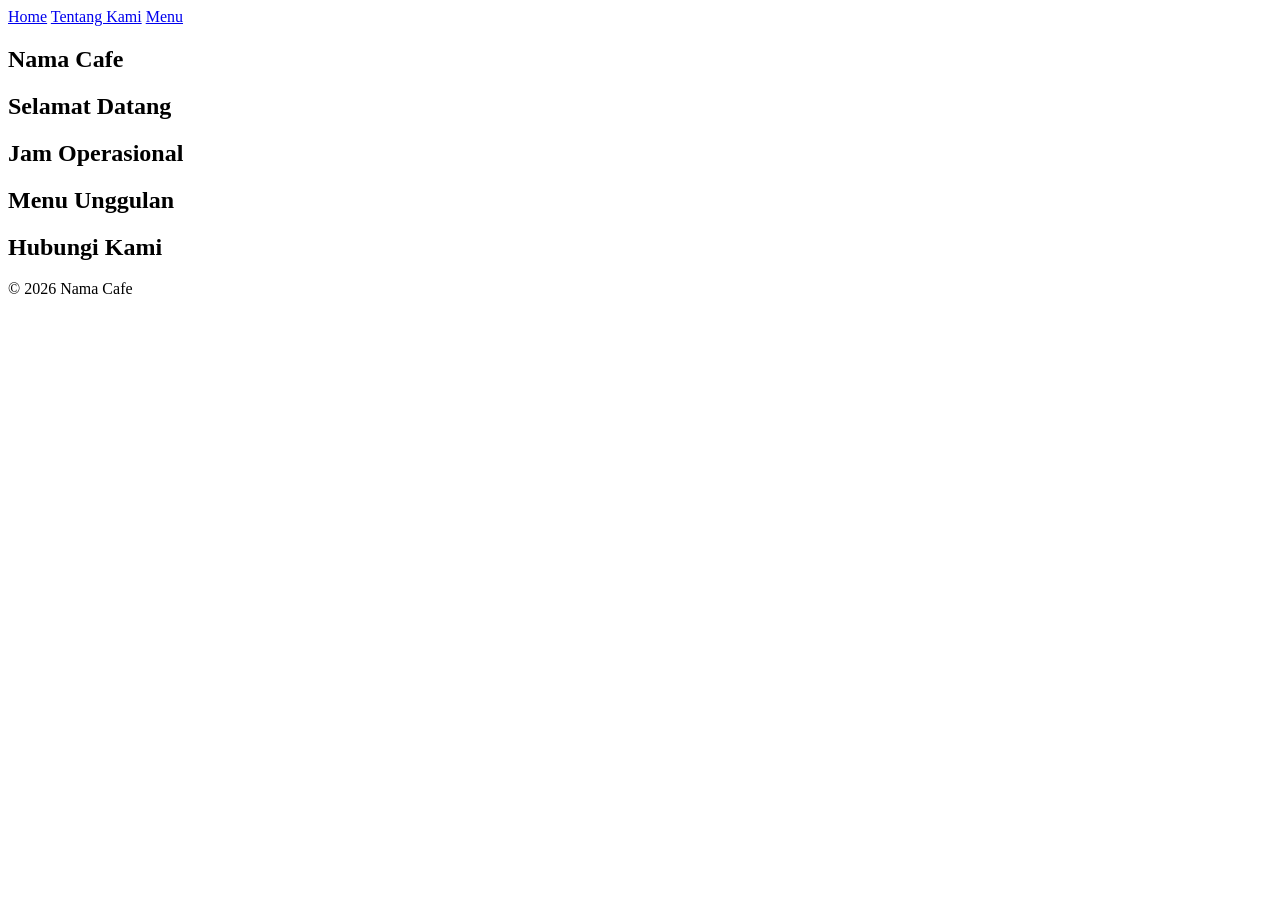
==== home.html @ 1239be65 "membuat struktur html baru" ====
<body>

    <header>
        <nav>
            <a href="index.html">Home</a>
            <a href="about.html">Tentang Kami</a>
            <a href="menu.html">Menu</a>
        </nav>
    </header>

    <main>

        <!-- Hero Section -->
        <section id="hero">
            <div class="logo"></div>
            <h1>Nama Cafe</h1>
            <p class="tagline"></p>
            <div class="hero-image"></div>
        </section>

        <!-- Informasi Singkat -->
        <section id="intro">
            <h2>Selamat Datang</h2>
            <p></p>
        </section>

        <!-- Jam Operasional -->
        <section id="operational-hours">
            <h2>Jam Operasional</h2>
            <p></p>
        </section>

        <!-- Menu Unggulan -->
        <section id="featured-menu">
            <h2>Menu Unggulan</h2>

            <article class="menu-item"></article>
            <article class="menu-item"></article>
            <article class="menu-item"></article>
        </section>

        <!-- Ringkasan Kontak -->
        <section id="contact-preview">
            <h2>Hubungi Kami</h2>
            <p></p>
        </section>

    </main>

    <footer>
        <p>&copy; 2026 Nama Cafe</p>
    </footer>

</body>
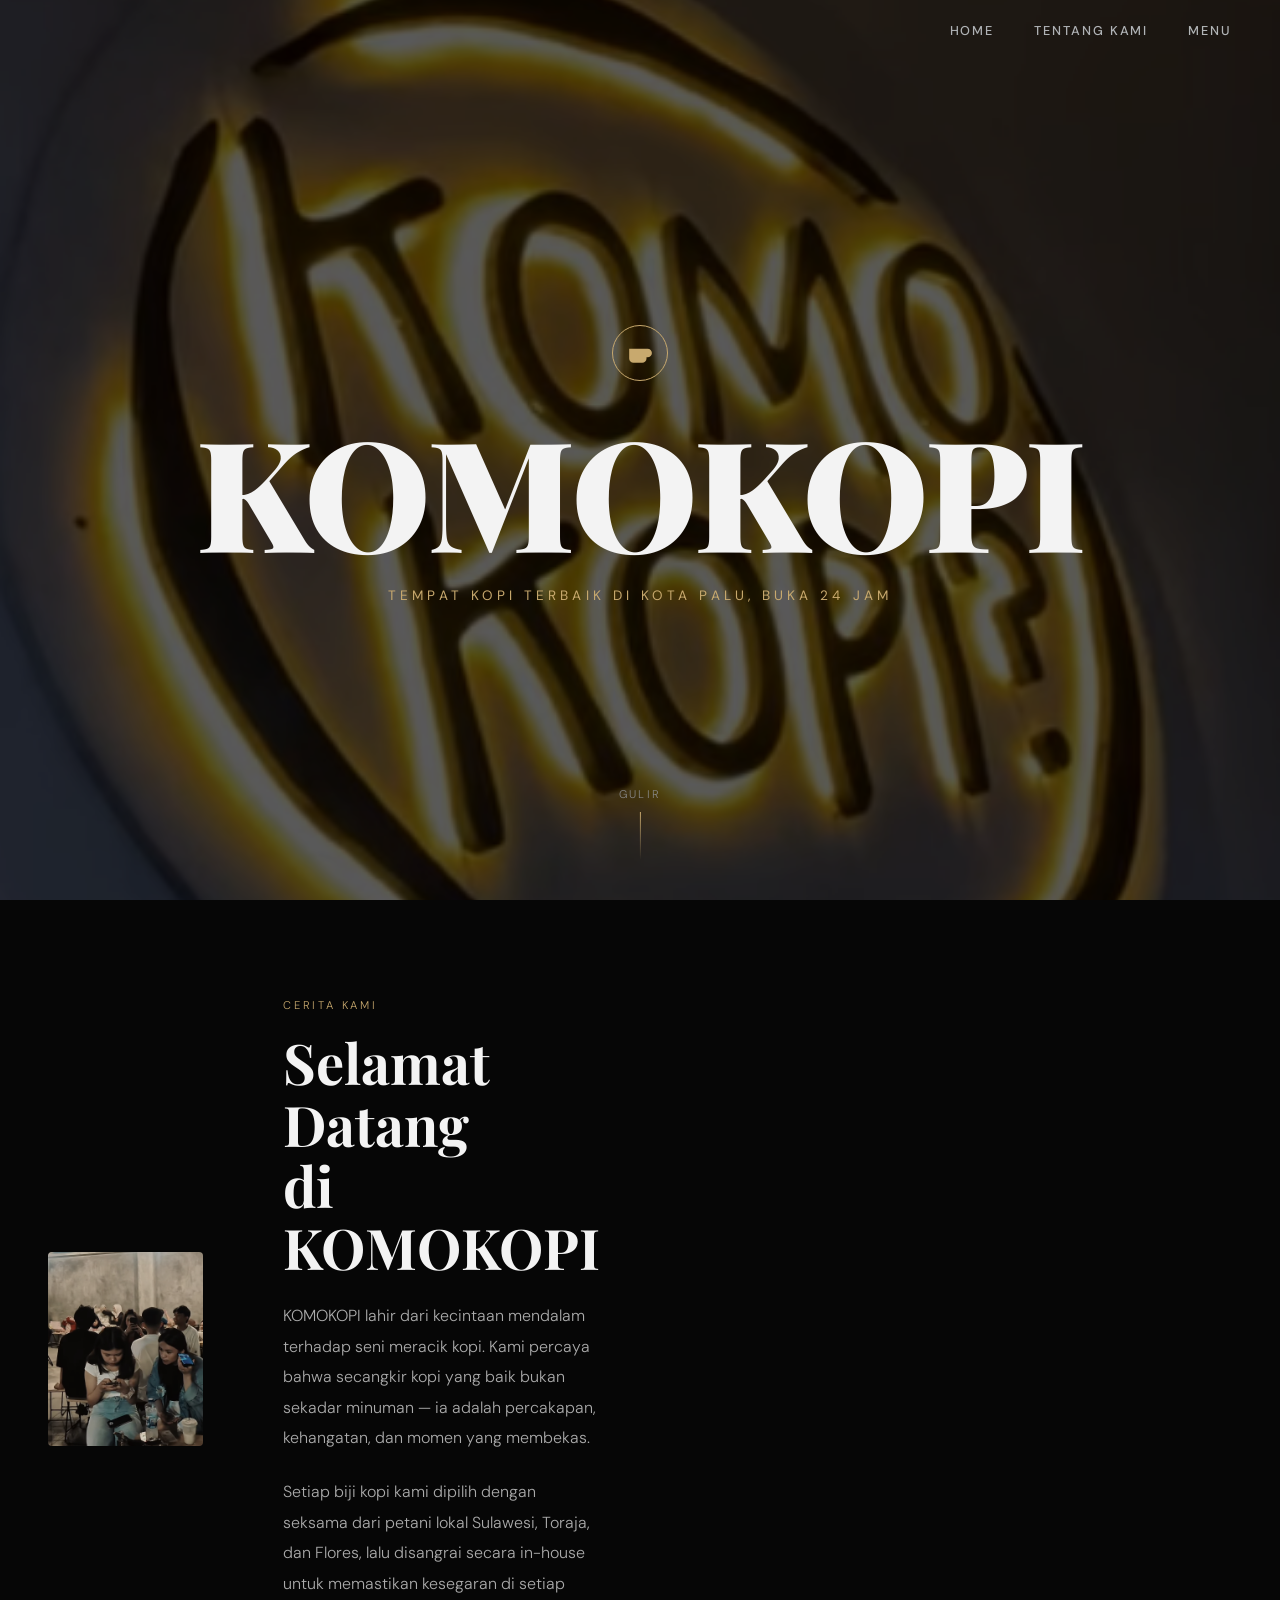
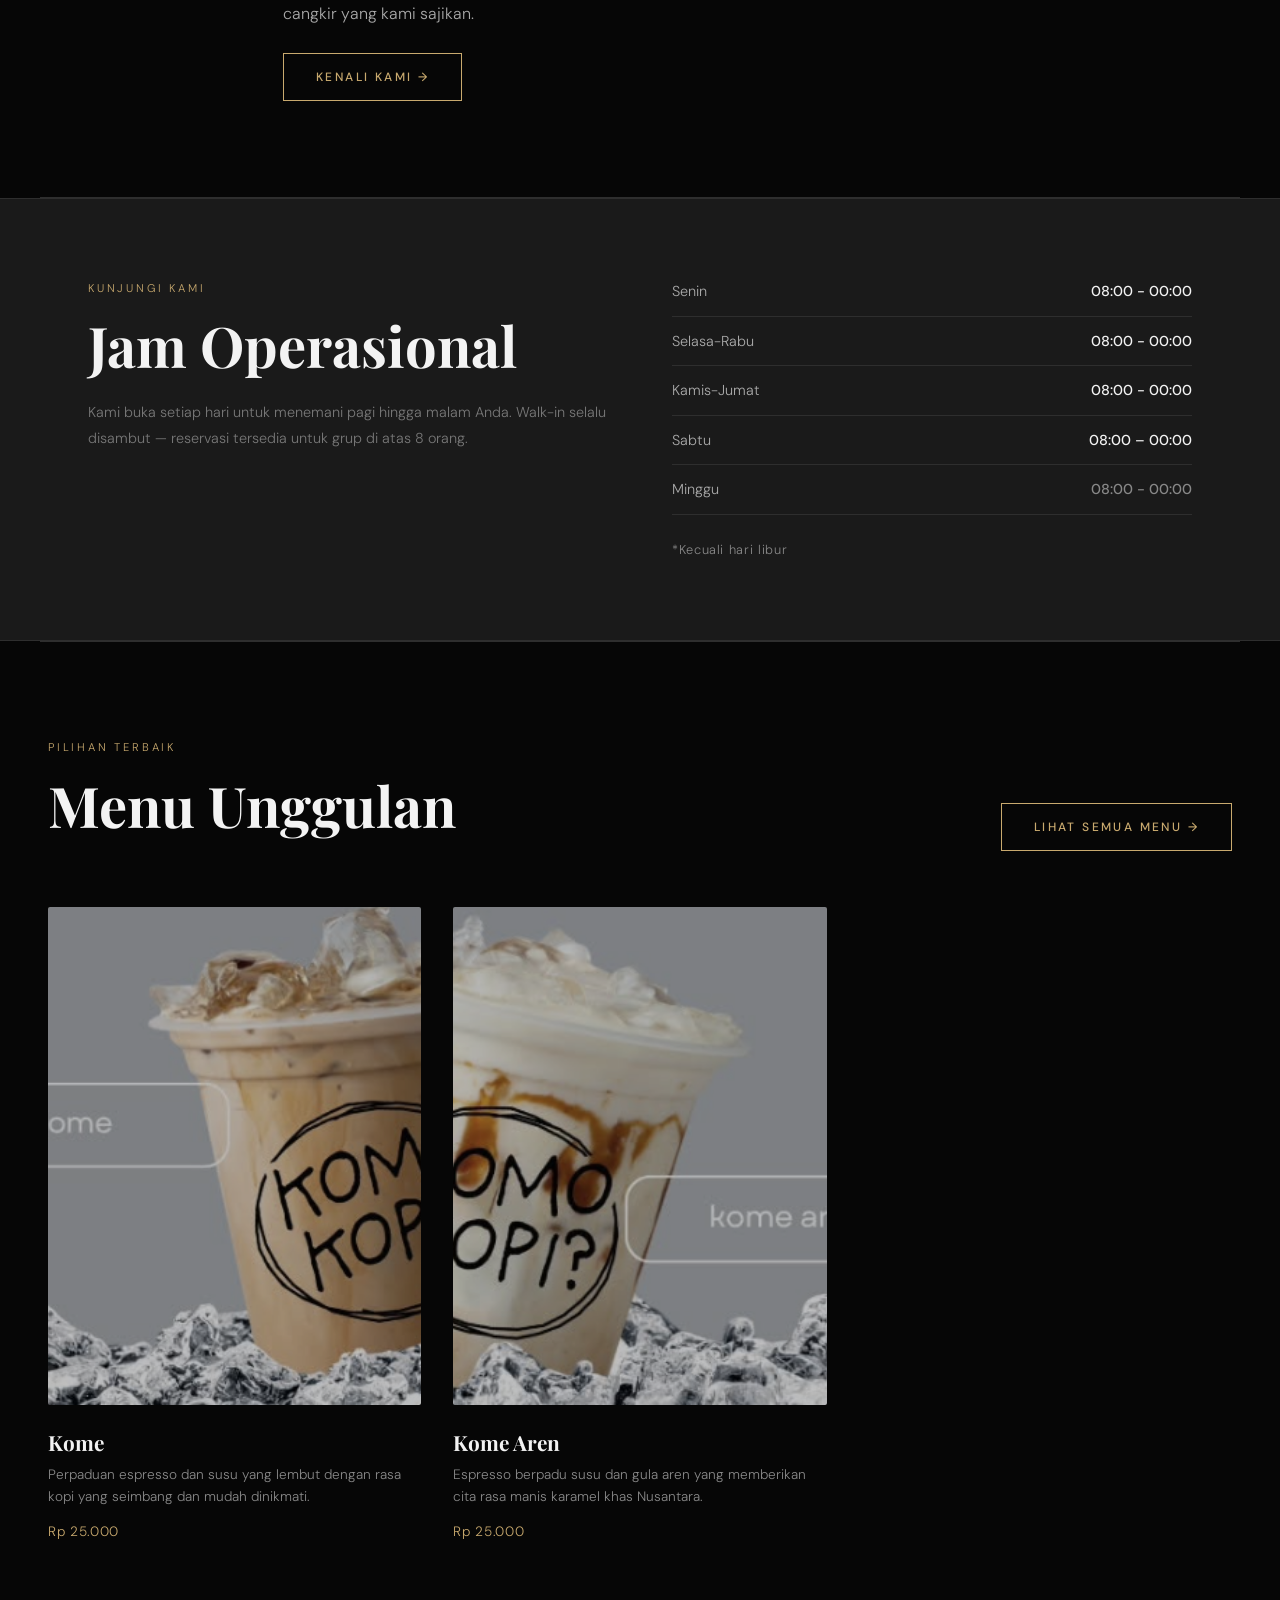
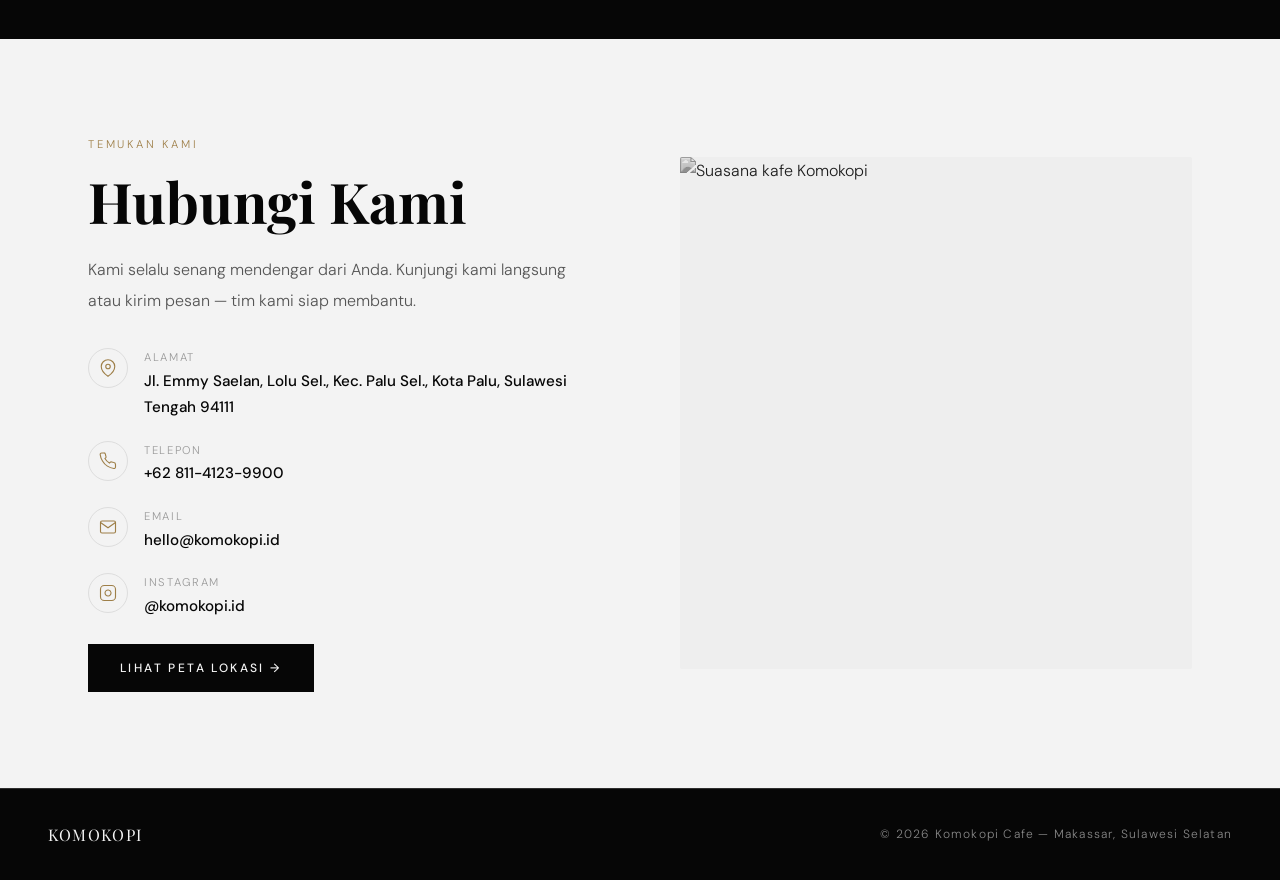
==== commit a661ed6e: "membuat home page" ====
--- a/home.html
+++ b/home.html
@@ -1,8 +1,522 @@
+<!DOCTYPE html>
+<html lang="en">
+<head>
+    <meta charset="UTF-8">
+    <meta name="viewport" content="width=device-width, initial-scale=1.0">
+    <title>KOMOKOPI — Home</title>
+    <link rel="preconnect" href="https://fonts.googleapis.com">
+    <link rel="preconnect" href="https://fonts.gstatic.com" crossorigin>
+    <link href="https://fonts.googleapis.com/css2?family=Playfair+Display:ital,wght@0,700;0,900;1,700&family=DM+Sans:wght@300;400;500&display=swap" rel="stylesheet">
+    <style>
+        *, *::before, *::after { box-sizing: border-box; margin: 0; padding: 0; }
+
+        :root {
+            --black: #060606;
+            --white: #F3F3F3;
+            --accent: #c8a96e;
+            --accent-dark: #9e7f48;
+            --gray: #1a1a1a;
+            --gray-mid: #2e2e2e;
+            --muted: #888;
+        }
+
+        html { scroll-behavior: smooth; }
+
+        body {
+            background: var(--black);
+            color: var(--white);
+            font-family: 'DM Sans', sans-serif;
+            font-weight: 300;
+            line-height: 1.7;
+            overflow-x: hidden;
+        }
+
+        /* ── NAV ── */
+        header {
+            position: fixed;
+            top: 0; left: 0; right: 0;
+            z-index: 100;
+            padding: 1.25rem 3rem;
+            display: flex;
+            justify-content: flex-end;
+            mix-blend-mode: difference;
+        }
+
+        nav {
+            display: flex;
+            gap: 2.5rem;
+            align-items: center;
+        }
+
+        nav a {
+            text-decoration: none;
+            color: var(--white);
+            font-size: 0.8rem;
+            letter-spacing: 0.15em;
+            text-transform: uppercase;
+            font-weight: 500;
+            opacity: 0.8;
+            transition: opacity 0.3s;
+        }
+
+        nav a:hover { opacity: 1; }
+
+        /* ── HERO ── */
+        #hero {
+            min-height: 100vh;
+            display: grid;
+            grid-template-rows: auto 1fr auto;
+            padding: 0;
+            position: relative;
+            overflow: hidden;
+        }
+
+        .hero-image {
+            position: absolute;
+            inset: 0;
+            background-image:
+                url(/asset/depan.png);
+            background-size: cover;
+            background-position: center 30%;
+            filter: brightness(0.35);
+            transform: scale(1.04);
+            animation: zoomin 14s ease-out forwards;
+        }
+
+        @keyframes zoomin {
+            from { transform: scale(1.08); }
+            to   { transform: scale(1.0); }
+        }
+
+        .hero-content {
+            position: relative;
+            z-index: 2;
+            display: flex;
+            flex-direction: column;
+            align-items: center;
+            justify-content: center;
+            min-height: 100vh;
+            text-align: center;
+            padding: 6rem 2rem 4rem;
+        }
+
+        .logo-mark {
+            width: 56px;
+            height: 56px;
+            border: 1.5px solid var(--accent);
+            border-radius: 50%;
+            display: flex;
+            align-items: center;
+            justify-content: center;
+            margin: 0 auto 2.5rem;
+            opacity: 0;
+            animation: fadein 1s 0.4s ease forwards;
+        }
+
+        .logo-mark svg { width: 26px; height: 26px; fill: var(--accent); }
+
+        #hero h1 {
+            font-family: 'Playfair Display', serif;
+            font-size: clamp(4rem, 12vw, 10rem);
+            font-weight: 900;
+            letter-spacing: -0.02em;
+            line-height: 0.9;
+            color: var(--white);
+            opacity: 0;
+            animation: slidein 1s 0.6s ease forwards;
+        }
+
+        .tagline {
+            margin-top: 1.5rem;
+            font-size: 0.85rem;
+            letter-spacing: 0.3em;
+            text-transform: uppercase;
+            color: var(--accent);
+            font-weight: 400;
+            opacity: 0;
+            animation: fadein 1s 1s ease forwards;
+        }
+
+        .scroll-hint {
+            position: absolute;
+            bottom: 2.5rem;
+            left: 50%;
+            transform: translateX(-50%);
+            z-index: 2;
+            display: flex;
+            flex-direction: column;
+            align-items: center;
+            gap: 0.5rem;
+            opacity: 0;
+            animation: fadein 1s 1.4s ease forwards;
+        }
+
+        .scroll-hint span {
+            font-size: 0.7rem;
+            letter-spacing: 0.2em;
+            text-transform: uppercase;
+            color: var(--muted);
+        }
+
+        .scroll-line {
+            width: 1px;
+            height: 48px;
+            background: linear-gradient(to bottom, var(--accent), transparent);
+            animation: scrollpulse 2s 2s infinite;
+        }
+
+        @keyframes scrollpulse {
+            0%, 100% { opacity: 0.3; transform: scaleY(1); }
+            50%       { opacity: 1;   transform: scaleY(1.15); }
+        }
+
+        @keyframes fadein  { to { opacity: 1; } }
+        @keyframes slidein { to { opacity: 1; transform: translateY(0); } from { opacity: 0; transform: translateY(20px); } }
+
+        /* ── SECTION BASE ── */
+        section {
+            padding: 6rem 3rem;
+            max-width: 1200px;
+            margin: 0 auto;
+        }
+
+        section h2 {
+            font-family: 'Playfair Display', serif;
+            font-size: clamp(2rem, 5vw, 3.5rem);
+            font-weight: 700;
+            color: var(--white);
+            line-height: 1.1;
+            margin-bottom: 1.5rem;
+        }
+
+        .section-label {
+            font-size: 0.7rem;
+            letter-spacing: 0.25em;
+            text-transform: uppercase;
+            color: var(--accent);
+            margin-bottom: 1rem;
+            display: block;
+        }
+
+        /* ── DIVIDER ── */
+        .divider {
+            width: 100%;
+            height: 1px;
+            background: var(--gray-mid);
+            max-width: 1200px;
+            margin: 0 auto;
+        }
+
+        /* ── INTRO ── */
+        #intro {
+            display: grid;
+            grid-template-columns: 1fr 1fr;
+            gap: 5rem;
+            align-items: center;
+        }
+
+        #intro .intro-image {
+            aspect-ratio: 4/5;
+            border-radius: 4px;
+            overflow: hidden;
+            position: relative;
+        }
+
+        #intro .intro-image img {
+            width: 100%;
+            height: 100%;
+            object-fit: cover;
+            filter: brightness(0.85) saturate(0.8);
+            transition: transform 0.8s ease;
+        }
+
+        #intro .intro-image:hover img { transform: scale(1.04); }
+
+        #intro .intro-text p {
+            color: #aaa;
+            font-size: 1rem;
+            line-height: 1.9;
+            margin-bottom: 1.5rem;
+        }
+
+        .btn {
+            display: inline-block;
+            padding: 0.8rem 2rem;
+            border: 1px solid var(--accent);
+            color: var(--accent);
+            text-decoration: none;
+            font-size: 0.75rem;
+            letter-spacing: 0.2em;
+            text-transform: uppercase;
+            font-family: 'DM Sans', sans-serif;
+            font-weight: 500;
+            transition: background 0.3s, color 0.3s;
+        }
+
+        .btn:hover {
+            background: var(--accent);
+            color: var(--black);
+        }
+
+        /* ── OPERATIONAL HOURS ── */
+        #operational-hours {
+            background: var(--gray);
+            max-width: 100%;
+            border-top: 1px solid var(--gray-mid);
+            border-bottom: 1px solid var(--gray-mid);
+            padding: 5rem 3rem;
+        }
+
+        #operational-hours .inner {
+            max-width: 1200px;
+            margin: 0 auto;
+            display: grid;
+            grid-template-columns: 1fr 1fr;
+            gap: 4rem;
+            align-items: start;
+        }
+
+        .hours-table {
+            display: flex;
+            flex-direction: column;
+            gap: 0.75rem;
+        }
+
+        .hours-row {
+            display: flex;
+            justify-content: space-between;
+            padding-bottom: 0.75rem;
+            border-bottom: 1px solid var(--gray-mid);
+            font-size: 0.9rem;
+        }
+
+        .hours-row .day { color: #aaa; }
+        .hours-row .time { color: var(--white); font-weight: 500; }
+        .hours-row .time.closed { color: var(--muted); }
+
+        .hours-note {
+            margin-top: 1.5rem;
+            font-size: 0.8rem;
+            color: var(--muted);
+            letter-spacing: 0.05em;
+        }
+
+        /* ── FEATURED MENU ── */
+        #featured-menu { padding-top: 6rem; padding-bottom: 6rem; max-width: 1200px; margin: 0 auto; }
+
+        .menu-grid {
+            display: grid;
+            grid-template-columns: repeat(3, 1fr);
+            gap: 2rem;
+            margin-top: 3rem;
+        }
+
+        .menu-item {
+            position: relative;
+            cursor: pointer;
+            overflow: hidden;
+        }
+
+        .menu-item-img {
+            aspect-ratio: 3/4;
+            overflow: hidden;
+            border-radius: 2px;
+        }
+
+        .menu-item-img img {
+            width: 100%;
+            height: 100%;
+            object-fit: cover;
+            filter: brightness(0.75) saturate(0.7);
+            transition: transform 0.7s ease, filter 0.5s ease;
+        }
+
+        .menu-item:hover .menu-item-img img {
+            transform: scale(1.06);
+            filter: brightness(0.9) saturate(0.85);
+        }
+
+        .menu-item-info {
+            padding: 1.25rem 0 0;
+        }
+
+        .menu-item-info .name {
+            font-family: 'Playfair Display', serif;
+            font-size: 1.3rem;
+            font-weight: 700;
+            color: var(--white);
+            margin-bottom: 0.25rem;
+        }
+
+        .menu-item-info .desc {
+            font-size: 0.85rem;
+            color: var(--muted);
+            line-height: 1.6;
+            margin-bottom: 0.75rem;
+        }
+
+        .menu-item-info .price {
+            font-size: 0.85rem;
+            color: var(--accent);
+            letter-spacing: 0.05em;
+        }
+
+        /* ── CONTACT ── */
+        #contact-preview {
+            padding: 6rem 3rem;
+            max-width: 100%;
+            background: var(--white);
+            color: var(--black);
+        }
+
+        #contact-preview .inner {
+            max-width: 1200px;
+            margin: 0 auto;
+            display: grid;
+            grid-template-columns: 1fr 1fr;
+            gap: 5rem;
+            align-items: center;
+        }
+
+        #contact-preview h2 {
+            color: var(--black);
+        }
+
+        #contact-preview .section-label {
+            color: var(--accent-dark);
+        }
+
+        #contact-preview p {
+            color: #555;
+            line-height: 1.9;
+            margin-bottom: 1rem;
+        }
+
+        .contact-info-list {
+            margin-top: 2rem;
+            display: flex;
+            flex-direction: column;
+            gap: 1.25rem;
+        }
+
+        .contact-info-item {
+            display: flex;
+            gap: 1rem;
+            align-items: flex-start;
+        }
+
+        .contact-info-item .icon {
+            width: 40px;
+            height: 40px;
+            border: 1px solid #ddd;
+            border-radius: 50%;
+            display: flex;
+            align-items: center;
+            justify-content: center;
+            flex-shrink: 0;
+        }
+
+        .contact-info-item .icon svg {
+            width: 18px;
+            height: 18px;
+            stroke: var(--accent-dark);
+            fill: none;
+            stroke-width: 1.5;
+        }
+
+        .contact-info-item .text .label {
+            font-size: 0.7rem;
+            letter-spacing: 0.15em;
+            text-transform: uppercase;
+            color: #999;
+            margin-bottom: 0.1rem;
+        }
+
+        .contact-info-item .text .val {
+            font-size: 0.95rem;
+            color: var(--black);
+            font-weight: 500;
+        }
+
+        .contact-map-placeholder {
+            aspect-ratio: 1;
+            background: #eee;
+            border-radius: 2px;
+            overflow: hidden;
+            position: relative;
+        }
+
+        .contact-map-placeholder img {
+            width: 100%;
+            height: 100%;
+            object-fit: cover;
+            filter: grayscale(1) contrast(0.8);
+        }
+
+        .btn-dark {
+            display: inline-block;
+            padding: 0.85rem 2rem;
+            background: var(--black);
+            color: var(--white);
+            text-decoration: none;
+            font-size: 0.75rem;
+            letter-spacing: 0.2em;
+            text-transform: uppercase;
+            font-family: 'DM Sans', sans-serif;
+            font-weight: 500;
+            margin-top: 1.5rem;
+            transition: background 0.3s;
+        }
+
+        .btn-dark:hover { background: #222; }
+
+        /* ── FOOTER ── */
+        footer {
+            padding: 2rem 3rem;
+            border-top: 1px solid var(--gray-mid);
+            display: flex;
+            justify-content: space-between;
+            align-items: center;
+        }
+
+        footer p {
+            font-size: 0.75rem;
+            color: var(--muted);
+            letter-spacing: 0.1em;
+        }
+
+        .footer-brand {
+            font-family: 'Playfair Display', serif;
+            font-size: 1rem;
+            color: var(--white);
+            letter-spacing: 0.1em;
+        }
+
+        /* ── RESPONSIVE ── */
+        @media (max-width: 768px) {
+            header { padding: 1rem 1.5rem; }
+            nav { gap: 1.5rem; }
+            section { padding: 4rem 1.5rem; }
+
+            #intro { grid-template-columns: 1fr; gap: 2.5rem; }
+            #intro .intro-image { order: -1; }
+
+            #operational-hours .inner { grid-template-columns: 1fr; gap: 2rem; }
+
+            .menu-grid { grid-template-columns: 1fr; }
+            .menu-item-img { aspect-ratio: 16/9; }
+
+            #contact-preview .inner { grid-template-columns: 1fr; gap: 2.5rem; }
+
+            footer { flex-direction: column; gap: 0.75rem; text-align: center; }
+        }
+    </style>
+</head>
 <body>
 
     <header>
         <nav>
-            <a href="index.html">Home</a>
+            <a href="home.html">Home</a>
             <a href="about.html">Tentang Kami</a>
             <a href="menu.html">Menu</a>
         </nav>
@@ -11,44 +525,200 @@
     <main>
 
         <!-- Hero Section -->
-        <section id="hero">
-            <div class="logo"></div>
-            <h1>Nama Cafe</h1>
-            <p class="tagline"></p>
+        <section id="hero" style="padding:0; max-width:100%;">
             <div class="hero-image"></div>
+            <div class="hero-content">
+                <div class="logo-mark">
+                    <!-- Coffee cup icon -->
+                    <svg viewBox="0 0 24 24" xmlns="http://www.w3.org/2000/svg">
+                        <path d="M18 8h1a4 4 0 0 1 0 8h-1M2 8h16v9a4 4 0 0 1-4 4H6a4 4 0 0 1-4-4V8zM6 1v3M10 1v3M14 1v3"/>
+                    </svg>
+                </div>
+                <h1>KOMOKOPI</h1>
+                <p class="tagline">Tempat kopi terbaik di kota Palu, BUKA 24 JAM</p>
+            </div>
+            <div class="scroll-hint">
+                <span>Gulir</span>
+                <div class="scroll-line"></div>
+            </div>
         </section>
 
         <!-- Informasi Singkat -->
-        <section id="intro">
-            <h2>Selamat Datang</h2>
-            <p></p>
+        <section id="intro" style="max-width:100%; padding: 6rem 3rem;">
+            <div style="max-width:1200px; margin:0 auto; display:grid; grid-template-columns:1fr 1fr; gap:5rem; align-items:center;">
+                <div class="intro-image">
+                    <img
+                        src="/asset/suasana.png"
+                        alt="Suasana dalam kafe Komokopi"
+                        loading="lazy"
+                    >
+                </div>
+                <div class="intro-text">
+                    <span class="section-label">Cerita Kami</span>
+                    <h2>Selamat Datang<br>di KOMOKOPI</h2>
+                    <p>
+                        KOMOKOPI lahir dari kecintaan mendalam terhadap seni meracik kopi. Kami percaya bahwa secangkir kopi yang baik bukan sekadar minuman — ia adalah percakapan, kehangatan, dan momen yang membekas.
+                    </p>
+                    <p>
+                        Setiap biji kopi kami dipilih dengan seksama dari petani lokal Sulawesi, Toraja, dan Flores, lalu disangrai secara in-house untuk memastikan kesegaran di setiap cangkir yang kami sajikan.
+                    </p>
+                    <a href="about.html" class="btn">Kenali Kami →</a>
+                </div>
+            </div>
         </section>
 
+        <div class="divider"></div>
+
         <!-- Jam Operasional -->
-        <section id="operational-hours">
-            <h2>Jam Operasional</h2>
-            <p></p>
+        <section id="operational-hours" style="padding:0; max-width:100%;">
+            <div class="inner" style="padding: 5rem 3rem;">
+                <div>
+                    <span class="section-label">Kunjungi Kami</span>
+                    <h2>Jam Operasional</h2>
+                    <p style="color:#777; margin-top:0.5rem; font-size:0.9rem; line-height:1.8;">
+                        Kami buka setiap hari untuk menemani pagi hingga malam Anda. Walk-in selalu disambut — reservasi tersedia untuk grup di atas 8 orang.
+                    </p>
+                </div>
+                <div>
+                    <div class="hours-table">
+                        <div class="hours-row">
+                            <span class="day">Senin</span>
+                            <span class="time">08:00 - 00:00</span>
+                        </div>
+                        <div class="hours-row">
+                            <span class="day">Selasa-Rabu</span>
+                            <span class="time">08:00 - 00:00</span>
+                        </div>
+                        <div class="hours-row">
+                            <span class="day">Kamis-Jumat</span>
+                            <span class="time">08:00 - 00:00</span>
+                        </div>
+                        <div class="hours-row">
+                            <span class="day">Sabtu</span>
+                            <span class="time">08:00 – 00:00</span>
+                        </div>
+                        <div class="hours-row">
+                            <span class="day">Minggu</span>
+                            <span class="time closed">08:00 - 00:00</span>
+                        </div>
+                    </div>
+                    <p class="hours-note">*Kecuali hari libur</p>
+                </div>
+            </div>
         </section>
 
+        <div class="divider"></div>
+
         <!-- Menu Unggulan -->
-        <section id="featured-menu">
-            <h2>Menu Unggulan</h2>
-
-            <article class="menu-item"></article>
-            <article class="menu-item"></article>
-            <article class="menu-item"></article>
+        <section id="featured-menu" style="padding: 6rem 3rem; max-width:100%;">
+            <div style="max-width:1200px; margin:0 auto;">
+                <div style="display:flex; justify-content:space-between; align-items:flex-end; flex-wrap:wrap; gap:1rem;">
+                    <div>
+                        <span class="section-label">Pilihan Terbaik</span>
+                        <h2>Menu Unggulan</h2>
+                    </div>
+                    <a href="menu.html" class="btn" style="margin-bottom:0.5rem;">Lihat Semua Menu →</a>
+                </div>
+                <div class="menu-grid">
+
+                    <article class="menu-item">
+                        <div class="menu-item-img">
+                            <img
+                                src="/asset/menu_unggulan_1.png"
+                                alt="Signature Espresso"
+                                loading="lazy"
+                            >
+                        </div>
+                        <div class="menu-item-info">
+                            <div class="name">Kome</div>
+                            <div class="desc">Perpaduan espresso dan susu yang lembut dengan rasa kopi yang seimbang dan mudah dinikmati.</div>
+                            <div class="price">Rp 25.000</div>
+                        </div>
+                    </article>
+
+                    <article class="menu-item">
+                        <div class="menu-item-img">
+                            <img
+                                src="/asset/menu_unggulan_2.png"
+                                alt="Kopi Susu Komo"
+                                loading="lazy"
+                            >
+                        </div>
+                        <div class="menu-item-info">
+                            <div class="name">Kome Aren</div>
+                            <div class="desc">Espresso berpadu susu dan gula aren yang memberikan cita rasa manis karamel khas Nusantara.</div>
+                            <div class="price">Rp 25.000</div>
+                        </div>
+                    </article>
+                </div>
+            </div>
         </section>
 
         <!-- Ringkasan Kontak -->
-        <section id="contact-preview">
-            <h2>Hubungi Kami</h2>
-            <p></p>
+        <section id="contact-preview" style="padding:0; max-width:100%;">
+            <div class="inner" style="padding: 6rem 3rem;">
+                <div>
+                    <span class="section-label" style="color: var(--accent-dark);">Temukan Kami</span>
+                    <h2 style="color: var(--black);">Hubungi Kami</h2>
+                    <p>Kami selalu senang mendengar dari Anda. Kunjungi kami langsung atau kirim pesan — tim kami siap membantu.</p>
+
+                    <div class="contact-info-list">
+                        <div class="contact-info-item">
+                            <div class="icon">
+                                <svg viewBox="0 0 24 24"><path d="M21 10c0 7-9 13-9 13s-9-6-9-13a9 9 0 0 1 18 0z"/><circle cx="12" cy="10" r="3"/></svg>
+                            </div>
+                            <div class="text">
+                                <div class="label">Alamat</div>
+                                <div class="val">Jl. Emmy Saelan, Lolu Sel., Kec. Palu Sel., Kota Palu, Sulawesi Tengah 94111</div>
+                            </div>
+                        </div>
+                        <div class="contact-info-item">
+                            <div class="icon">
+                                <svg viewBox="0 0 24 24"><path d="M22 16.92v3a2 2 0 0 1-2.18 2 19.79 19.79 0 0 1-8.63-3.07A19.5 19.5 0 0 1 4.69 12 19.79 19.79 0 0 1 1.6 3.42 2 2 0 0 1 3.57 1.25h3a2 2 0 0 1 2 1.72 12.84 12.84 0 0 0 .7 2.81 2 2 0 0 1-.45 2.11L7.91 8.7a16 16 0 0 0 6 6l.92-.91a2 2 0 0 1 2.11-.45 12.84 12.84 0 0 0 2.81.7A2 2 0 0 1 21.73 16z"/></svg>
+                            </div>
+                            <div class="text">
+                                <div class="label">Telepon</div>
+                                <div class="val">+62 811-4123-9900</div>
+                            </div>
+                        </div>
+                        <div class="contact-info-item">
+                            <div class="icon">
+                                <svg viewBox="0 0 24 24"><path d="M4 4h16c1.1 0 2 .9 2 2v12c0 1.1-.9 2-2 2H4c-1.1 0-2-.9-2-2V6c0-1.1.9-2 2-2z"/><polyline points="22,6 12,13 2,6"/></svg>
+                            </div>
+                            <div class="text">
+                                <div class="label">Email</div>
+                                <div class="val">hello@komokopi.id</div>
+                            </div>
+                        </div>
+                        <div class="contact-info-item">
+                            <div class="icon">
+                                <svg viewBox="0 0 24 24"><rect x="2" y="2" width="20" height="20" rx="5" ry="5"/><path d="M16 11.37A4 4 0 1 1 12.63 8 4 4 0 0 1 16 11.37z"/><line x1="17.5" y1="6.5" x2="17.51" y2="6.5"/></svg>
+                            </div>
+                            <div class="text">
+                                <div class="label">Instagram</div>
+                                <div class="val">@komokopi.id</div>
+                            </div>
+                        </div>
+                    </div>
+
+                    <a href="about.html" class="btn-dark">Lihat Peta Lokasi →</a>
+                </div>
+                <div class="contact-map-placeholder">
+                    <img
+                        src="https://www.google.com/maps/place/Komokopi%3F/@-0.9090979,119.8731931,772m/data=!3m2!1e3!4b1!4m6!3m5!1s0x2d8bed9777e065ff:0x3b30715a8210addf!8m2!3d-0.9090979!4d119.875768!16s%2Fg%2F11zk8g945t?entry=ttu&g_ep=EgoyMDI2MDYwMS4wIKXMDSoASAFQAw%3D%3D"
+                        alt="Suasana kafe Komokopi"
+                        loading="lazy"
+                    >
+                </div>
+            </div>
         </section>
 
     </main>
 
     <footer>
-        <p>&copy; 2026 Nama Cafe</p>
+        <span class="footer-brand">KOMOKOPI</span>
+        <p>&copy; 2026 Komokopi Cafe — Makassar, Sulawesi Selatan</p>
     </footer>
 
-</body>+</body>
+</html>
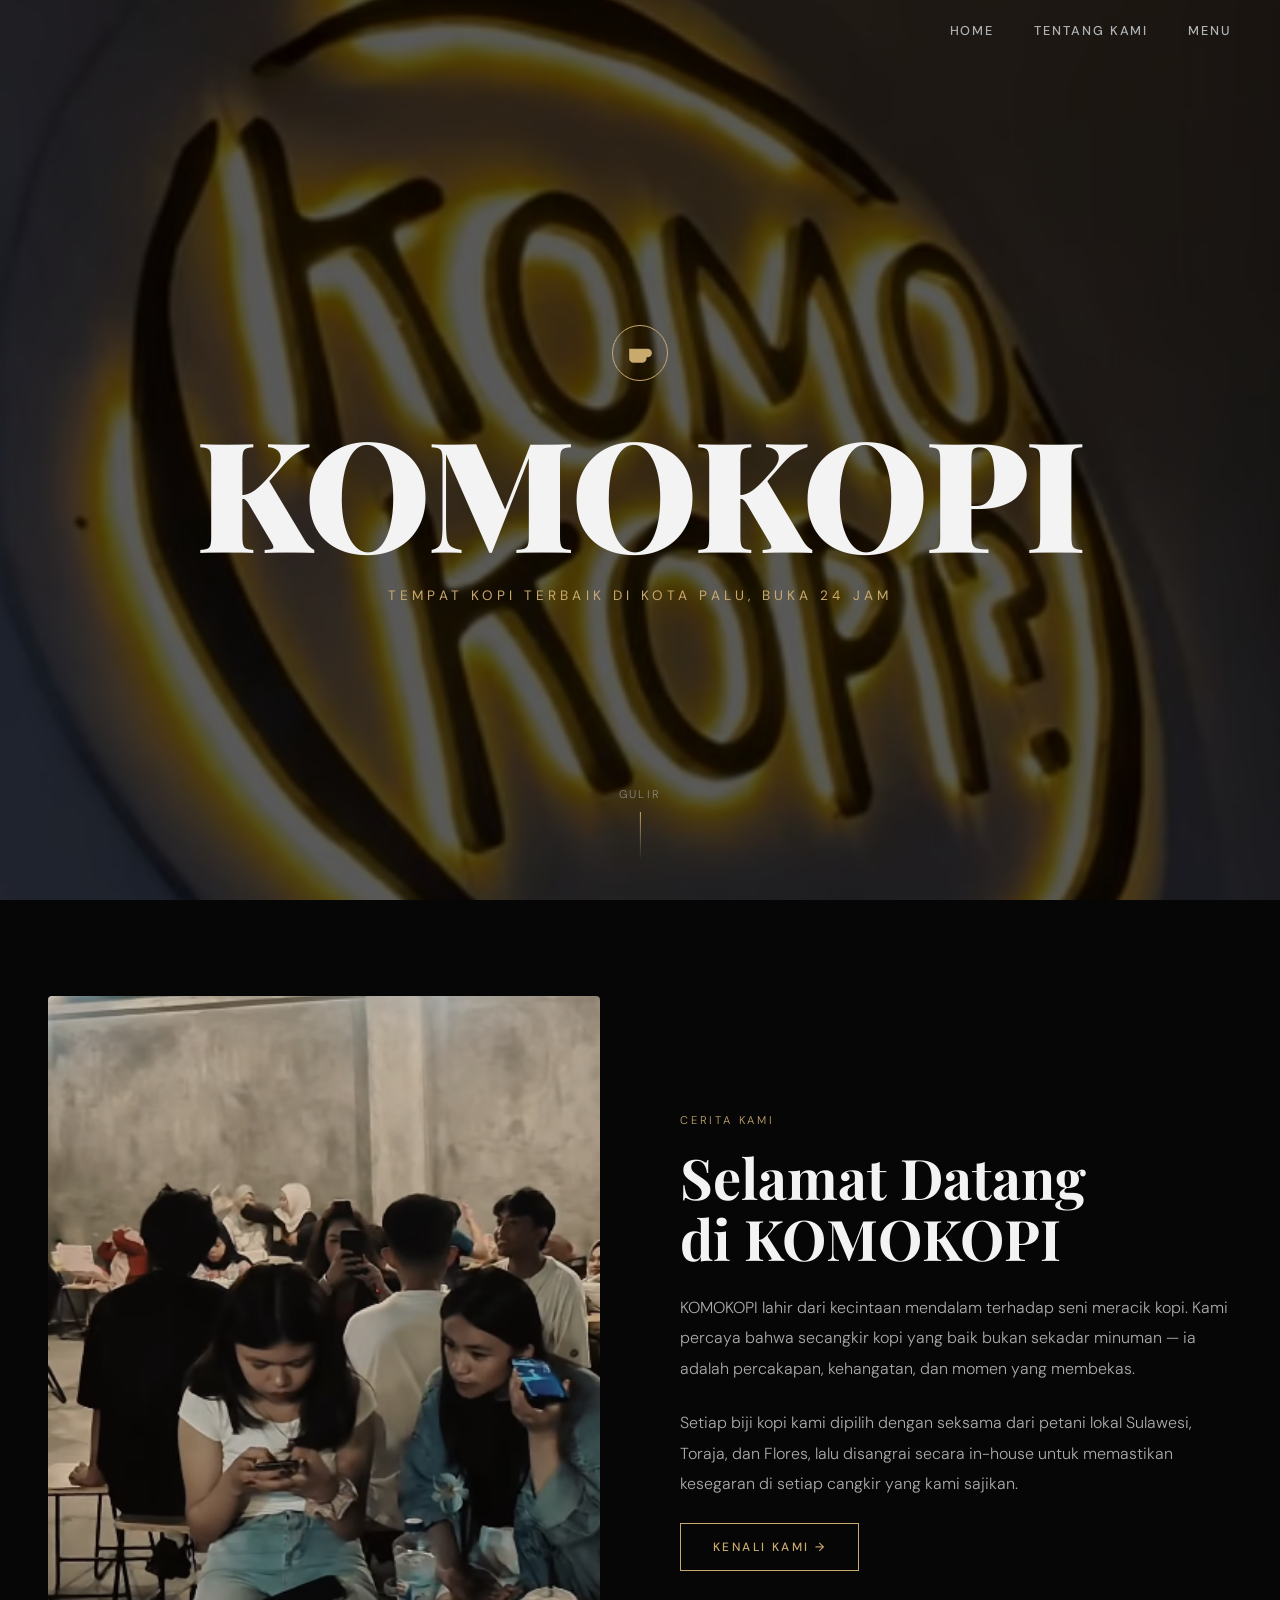
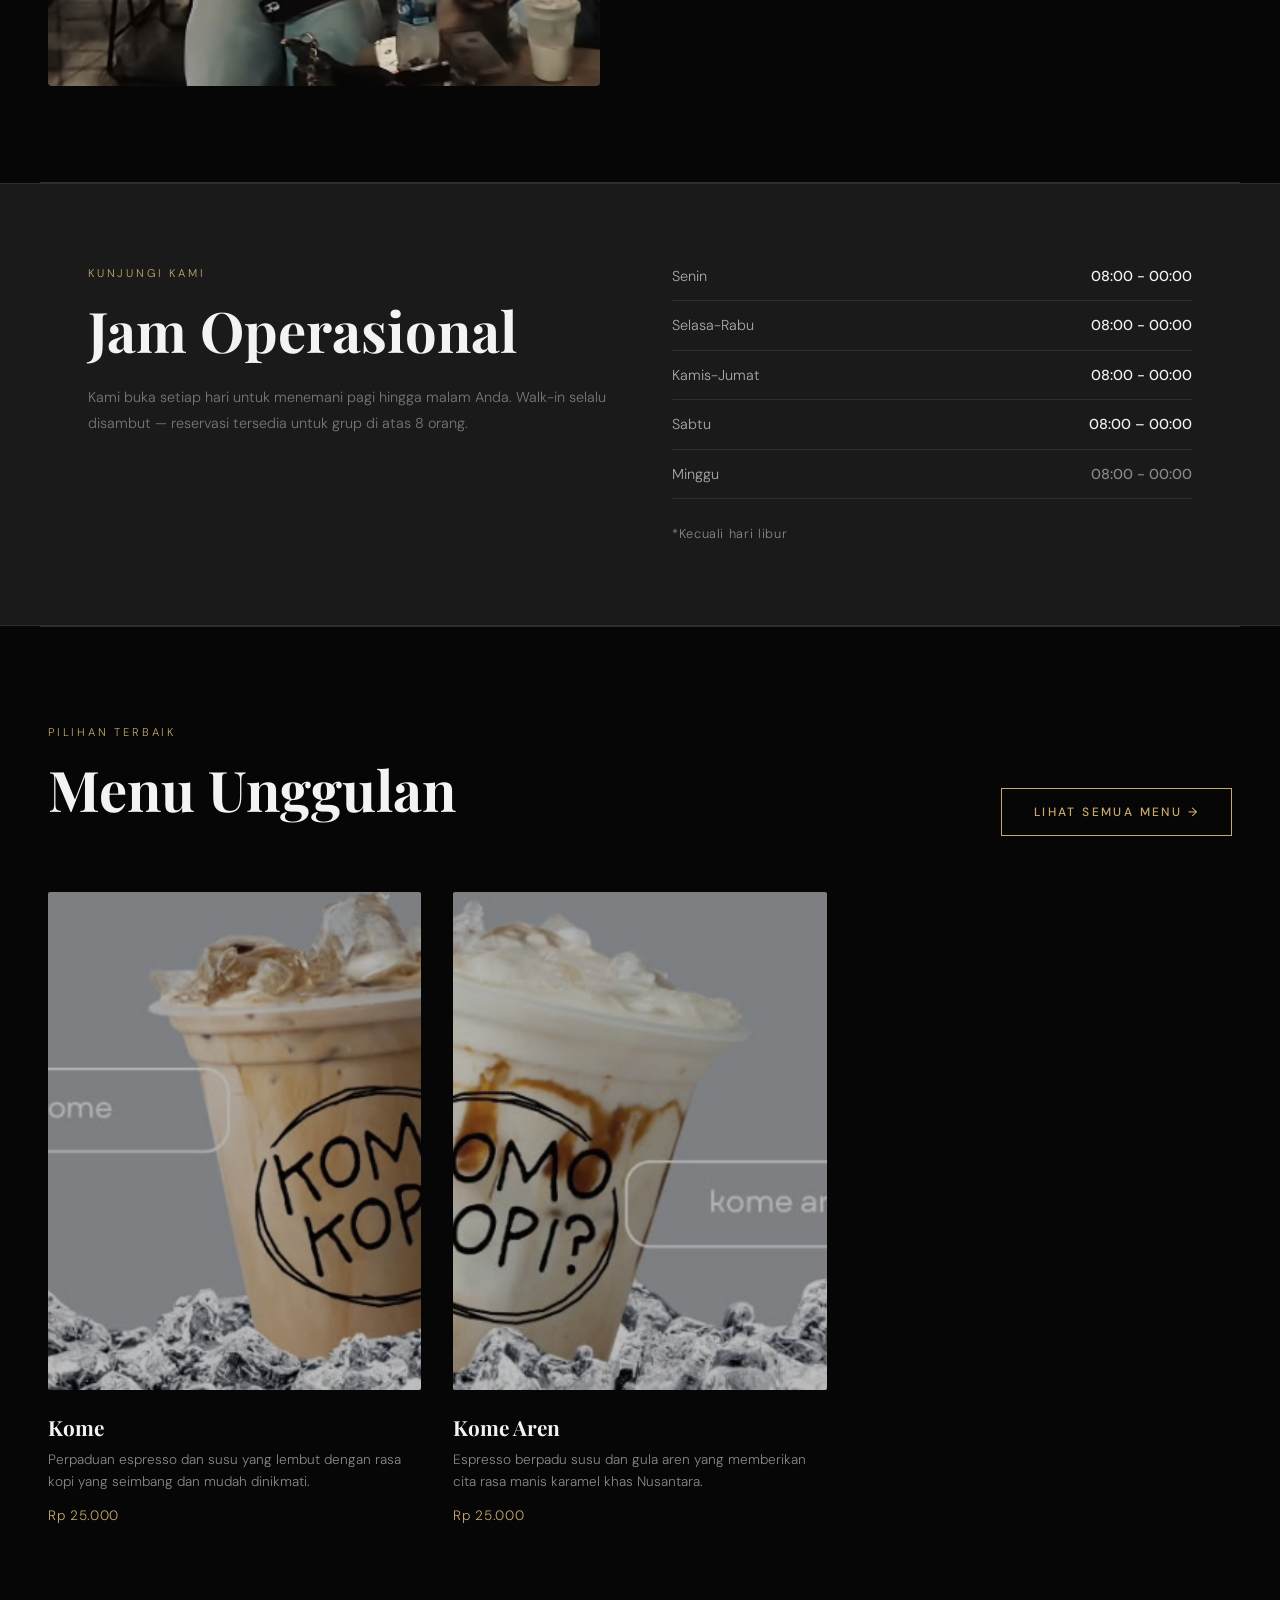
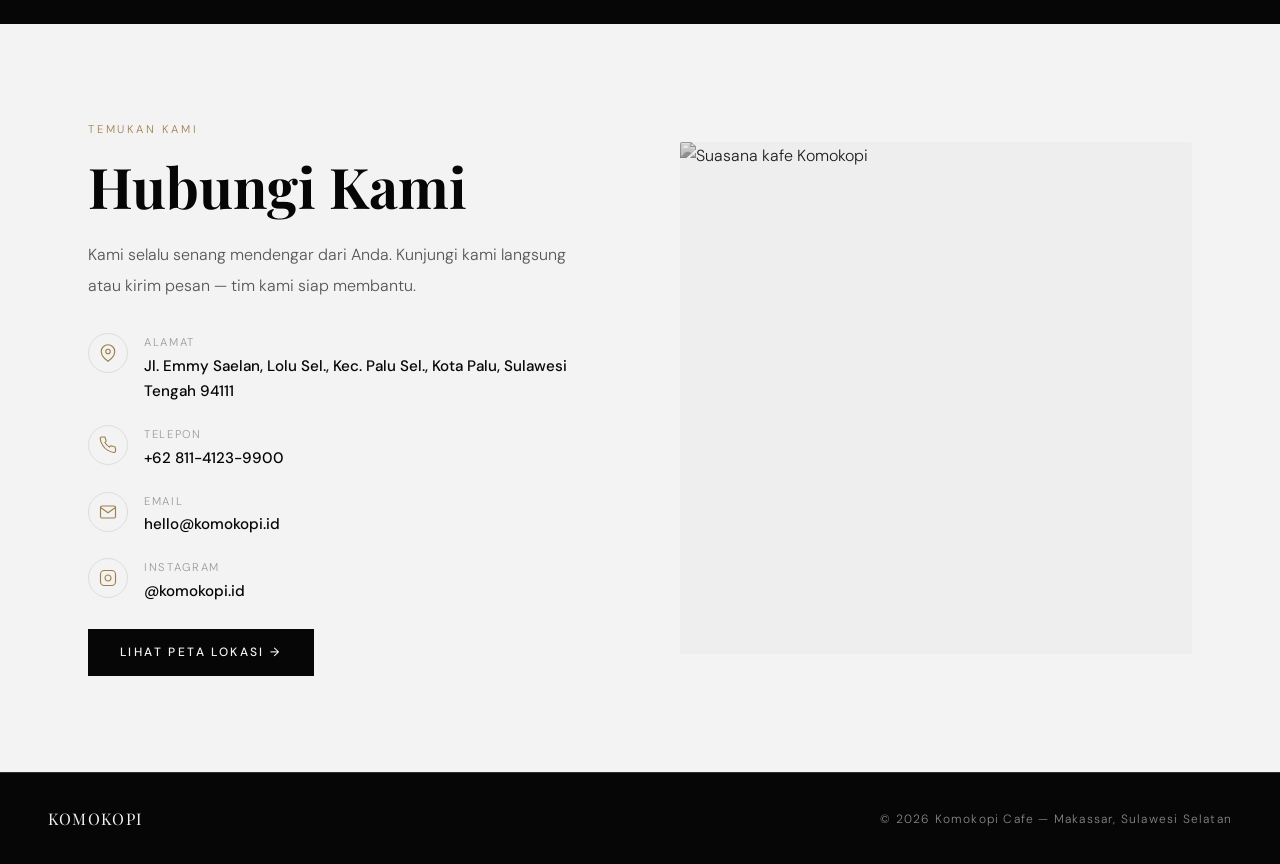
==== commit 796528a7: "update css dari html" ====
--- a/home.html
+++ b/home.html
@@ -7,510 +7,7 @@
     <link rel="preconnect" href="https://fonts.googleapis.com">
     <link rel="preconnect" href="https://fonts.gstatic.com" crossorigin>
     <link href="https://fonts.googleapis.com/css2?family=Playfair+Display:ital,wght@0,700;0,900;1,700&family=DM+Sans:wght@300;400;500&display=swap" rel="stylesheet">
-    <style>
-        *, *::before, *::after { box-sizing: border-box; margin: 0; padding: 0; }
-
-        :root {
-            --black: #060606;
-            --white: #F3F3F3;
-            --accent: #c8a96e;
-            --accent-dark: #9e7f48;
-            --gray: #1a1a1a;
-            --gray-mid: #2e2e2e;
-            --muted: #888;
-        }
-
-        html { scroll-behavior: smooth; }
-
-        body {
-            background: var(--black);
-            color: var(--white);
-            font-family: 'DM Sans', sans-serif;
-            font-weight: 300;
-            line-height: 1.7;
-            overflow-x: hidden;
-        }
-
-        /* ── NAV ── */
-        header {
-            position: fixed;
-            top: 0; left: 0; right: 0;
-            z-index: 100;
-            padding: 1.25rem 3rem;
-            display: flex;
-            justify-content: flex-end;
-            mix-blend-mode: difference;
-        }
-
-        nav {
-            display: flex;
-            gap: 2.5rem;
-            align-items: center;
-        }
-
-        nav a {
-            text-decoration: none;
-            color: var(--white);
-            font-size: 0.8rem;
-            letter-spacing: 0.15em;
-            text-transform: uppercase;
-            font-weight: 500;
-            opacity: 0.8;
-            transition: opacity 0.3s;
-        }
-
-        nav a:hover { opacity: 1; }
-
-        /* ── HERO ── */
-        #hero {
-            min-height: 100vh;
-            display: grid;
-            grid-template-rows: auto 1fr auto;
-            padding: 0;
-            position: relative;
-            overflow: hidden;
-        }
-
-        .hero-image {
-            position: absolute;
-            inset: 0;
-            background-image:
-                url(/asset/depan.png);
-            background-size: cover;
-            background-position: center 30%;
-            filter: brightness(0.35);
-            transform: scale(1.04);
-            animation: zoomin 14s ease-out forwards;
-        }
-
-        @keyframes zoomin {
-            from { transform: scale(1.08); }
-            to   { transform: scale(1.0); }
-        }
-
-        .hero-content {
-            position: relative;
-            z-index: 2;
-            display: flex;
-            flex-direction: column;
-            align-items: center;
-            justify-content: center;
-            min-height: 100vh;
-            text-align: center;
-            padding: 6rem 2rem 4rem;
-        }
-
-        .logo-mark {
-            width: 56px;
-            height: 56px;
-            border: 1.5px solid var(--accent);
-            border-radius: 50%;
-            display: flex;
-            align-items: center;
-            justify-content: center;
-            margin: 0 auto 2.5rem;
-            opacity: 0;
-            animation: fadein 1s 0.4s ease forwards;
-        }
-
-        .logo-mark svg { width: 26px; height: 26px; fill: var(--accent); }
-
-        #hero h1 {
-            font-family: 'Playfair Display', serif;
-            font-size: clamp(4rem, 12vw, 10rem);
-            font-weight: 900;
-            letter-spacing: -0.02em;
-            line-height: 0.9;
-            color: var(--white);
-            opacity: 0;
-            animation: slidein 1s 0.6s ease forwards;
-        }
-
-        .tagline {
-            margin-top: 1.5rem;
-            font-size: 0.85rem;
-            letter-spacing: 0.3em;
-            text-transform: uppercase;
-            color: var(--accent);
-            font-weight: 400;
-            opacity: 0;
-            animation: fadein 1s 1s ease forwards;
-        }
-
-        .scroll-hint {
-            position: absolute;
-            bottom: 2.5rem;
-            left: 50%;
-            transform: translateX(-50%);
-            z-index: 2;
-            display: flex;
-            flex-direction: column;
-            align-items: center;
-            gap: 0.5rem;
-            opacity: 0;
-            animation: fadein 1s 1.4s ease forwards;
-        }
-
-        .scroll-hint span {
-            font-size: 0.7rem;
-            letter-spacing: 0.2em;
-            text-transform: uppercase;
-            color: var(--muted);
-        }
-
-        .scroll-line {
-            width: 1px;
-            height: 48px;
-            background: linear-gradient(to bottom, var(--accent), transparent);
-            animation: scrollpulse 2s 2s infinite;
-        }
-
-        @keyframes scrollpulse {
-            0%, 100% { opacity: 0.3; transform: scaleY(1); }
-            50%       { opacity: 1;   transform: scaleY(1.15); }
-        }
-
-        @keyframes fadein  { to { opacity: 1; } }
-        @keyframes slidein { to { opacity: 1; transform: translateY(0); } from { opacity: 0; transform: translateY(20px); } }
-
-        /* ── SECTION BASE ── */
-        section {
-            padding: 6rem 3rem;
-            max-width: 1200px;
-            margin: 0 auto;
-        }
-
-        section h2 {
-            font-family: 'Playfair Display', serif;
-            font-size: clamp(2rem, 5vw, 3.5rem);
-            font-weight: 700;
-            color: var(--white);
-            line-height: 1.1;
-            margin-bottom: 1.5rem;
-        }
-
-        .section-label {
-            font-size: 0.7rem;
-            letter-spacing: 0.25em;
-            text-transform: uppercase;
-            color: var(--accent);
-            margin-bottom: 1rem;
-            display: block;
-        }
-
-        /* ── DIVIDER ── */
-        .divider {
-            width: 100%;
-            height: 1px;
-            background: var(--gray-mid);
-            max-width: 1200px;
-            margin: 0 auto;
-        }
-
-        /* ── INTRO ── */
-        #intro {
-            display: grid;
-            grid-template-columns: 1fr 1fr;
-            gap: 5rem;
-            align-items: center;
-        }
-
-        #intro .intro-image {
-            aspect-ratio: 4/5;
-            border-radius: 4px;
-            overflow: hidden;
-            position: relative;
-        }
-
-        #intro .intro-image img {
-            width: 100%;
-            height: 100%;
-            object-fit: cover;
-            filter: brightness(0.85) saturate(0.8);
-            transition: transform 0.8s ease;
-        }
-
-        #intro .intro-image:hover img { transform: scale(1.04); }
-
-        #intro .intro-text p {
-            color: #aaa;
-            font-size: 1rem;
-            line-height: 1.9;
-            margin-bottom: 1.5rem;
-        }
-
-        .btn {
-            display: inline-block;
-            padding: 0.8rem 2rem;
-            border: 1px solid var(--accent);
-            color: var(--accent);
-            text-decoration: none;
-            font-size: 0.75rem;
-            letter-spacing: 0.2em;
-            text-transform: uppercase;
-            font-family: 'DM Sans', sans-serif;
-            font-weight: 500;
-            transition: background 0.3s, color 0.3s;
-        }
-
-        .btn:hover {
-            background: var(--accent);
-            color: var(--black);
-        }
-
-        /* ── OPERATIONAL HOURS ── */
-        #operational-hours {
-            background: var(--gray);
-            max-width: 100%;
-            border-top: 1px solid var(--gray-mid);
-            border-bottom: 1px solid var(--gray-mid);
-            padding: 5rem 3rem;
-        }
-
-        #operational-hours .inner {
-            max-width: 1200px;
-            margin: 0 auto;
-            display: grid;
-            grid-template-columns: 1fr 1fr;
-            gap: 4rem;
-            align-items: start;
-        }
-
-        .hours-table {
-            display: flex;
-            flex-direction: column;
-            gap: 0.75rem;
-        }
-
-        .hours-row {
-            display: flex;
-            justify-content: space-between;
-            padding-bottom: 0.75rem;
-            border-bottom: 1px solid var(--gray-mid);
-            font-size: 0.9rem;
-        }
-
-        .hours-row .day { color: #aaa; }
-        .hours-row .time { color: var(--white); font-weight: 500; }
-        .hours-row .time.closed { color: var(--muted); }
-
-        .hours-note {
-            margin-top: 1.5rem;
-            font-size: 0.8rem;
-            color: var(--muted);
-            letter-spacing: 0.05em;
-        }
-
-        /* ── FEATURED MENU ── */
-        #featured-menu { padding-top: 6rem; padding-bottom: 6rem; max-width: 1200px; margin: 0 auto; }
-
-        .menu-grid {
-            display: grid;
-            grid-template-columns: repeat(3, 1fr);
-            gap: 2rem;
-            margin-top: 3rem;
-        }
-
-        .menu-item {
-            position: relative;
-            cursor: pointer;
-            overflow: hidden;
-        }
-
-        .menu-item-img {
-            aspect-ratio: 3/4;
-            overflow: hidden;
-            border-radius: 2px;
-        }
-
-        .menu-item-img img {
-            width: 100%;
-            height: 100%;
-            object-fit: cover;
-            filter: brightness(0.75) saturate(0.7);
-            transition: transform 0.7s ease, filter 0.5s ease;
-        }
-
-        .menu-item:hover .menu-item-img img {
-            transform: scale(1.06);
-            filter: brightness(0.9) saturate(0.85);
-        }
-
-        .menu-item-info {
-            padding: 1.25rem 0 0;
-        }
-
-        .menu-item-info .name {
-            font-family: 'Playfair Display', serif;
-            font-size: 1.3rem;
-            font-weight: 700;
-            color: var(--white);
-            margin-bottom: 0.25rem;
-        }
-
-        .menu-item-info .desc {
-            font-size: 0.85rem;
-            color: var(--muted);
-            line-height: 1.6;
-            margin-bottom: 0.75rem;
-        }
-
-        .menu-item-info .price {
-            font-size: 0.85rem;
-            color: var(--accent);
-            letter-spacing: 0.05em;
-        }
-
-        /* ── CONTACT ── */
-        #contact-preview {
-            padding: 6rem 3rem;
-            max-width: 100%;
-            background: var(--white);
-            color: var(--black);
-        }
-
-        #contact-preview .inner {
-            max-width: 1200px;
-            margin: 0 auto;
-            display: grid;
-            grid-template-columns: 1fr 1fr;
-            gap: 5rem;
-            align-items: center;
-        }
-
-        #contact-preview h2 {
-            color: var(--black);
-        }
-
-        #contact-preview .section-label {
-            color: var(--accent-dark);
-        }
-
-        #contact-preview p {
-            color: #555;
-            line-height: 1.9;
-            margin-bottom: 1rem;
-        }
-
-        .contact-info-list {
-            margin-top: 2rem;
-            display: flex;
-            flex-direction: column;
-            gap: 1.25rem;
-        }
-
-        .contact-info-item {
-            display: flex;
-            gap: 1rem;
-            align-items: flex-start;
-        }
-
-        .contact-info-item .icon {
-            width: 40px;
-            height: 40px;
-            border: 1px solid #ddd;
-            border-radius: 50%;
-            display: flex;
-            align-items: center;
-            justify-content: center;
-            flex-shrink: 0;
-        }
-
-        .contact-info-item .icon svg {
-            width: 18px;
-            height: 18px;
-            stroke: var(--accent-dark);
-            fill: none;
-            stroke-width: 1.5;
-        }
-
-        .contact-info-item .text .label {
-            font-size: 0.7rem;
-            letter-spacing: 0.15em;
-            text-transform: uppercase;
-            color: #999;
-            margin-bottom: 0.1rem;
-        }
-
-        .contact-info-item .text .val {
-            font-size: 0.95rem;
-            color: var(--black);
-            font-weight: 500;
-        }
-
-        .contact-map-placeholder {
-            aspect-ratio: 1;
-            background: #eee;
-            border-radius: 2px;
-            overflow: hidden;
-            position: relative;
-        }
-
-        .contact-map-placeholder img {
-            width: 100%;
-            height: 100%;
-            object-fit: cover;
-            filter: grayscale(1) contrast(0.8);
-        }
-
-        .btn-dark {
-            display: inline-block;
-            padding: 0.85rem 2rem;
-            background: var(--black);
-            color: var(--white);
-            text-decoration: none;
-            font-size: 0.75rem;
-            letter-spacing: 0.2em;
-            text-transform: uppercase;
-            font-family: 'DM Sans', sans-serif;
-            font-weight: 500;
-            margin-top: 1.5rem;
-            transition: background 0.3s;
-        }
-
-        .btn-dark:hover { background: #222; }
-
-        /* ── FOOTER ── */
-        footer {
-            padding: 2rem 3rem;
-            border-top: 1px solid var(--gray-mid);
-            display: flex;
-            justify-content: space-between;
-            align-items: center;
-        }
-
-        footer p {
-            font-size: 0.75rem;
-            color: var(--muted);
-            letter-spacing: 0.1em;
-        }
-
-        .footer-brand {
-            font-family: 'Playfair Display', serif;
-            font-size: 1rem;
-            color: var(--white);
-            letter-spacing: 0.1em;
-        }
-
-        /* ── RESPONSIVE ── */
-        @media (max-width: 768px) {
-            header { padding: 1rem 1.5rem; }
-            nav { gap: 1.5rem; }
-            section { padding: 4rem 1.5rem; }
-
-            #intro { grid-template-columns: 1fr; gap: 2.5rem; }
-            #intro .intro-image { order: -1; }
-
-            #operational-hours .inner { grid-template-columns: 1fr; gap: 2rem; }
-
-            .menu-grid { grid-template-columns: 1fr; }
-            .menu-item-img { aspect-ratio: 16/9; }
-
-            #contact-preview .inner { grid-template-columns: 1fr; gap: 2.5rem; }
-
-            footer { flex-direction: column; gap: 0.75rem; text-align: center; }
-        }
-    </style>
+    <link rel="stylesheet" href="home.css">
 </head>
 <body>
 
@@ -525,7 +22,7 @@
     <main>
 
         <!-- Hero Section -->
-        <section id="hero" style="padding:0; max-width:100%;">
+        <section id="hero">
             <div class="hero-image"></div>
             <div class="hero-content">
                 <div class="logo-mark">
@@ -544,8 +41,8 @@
         </section>
 
         <!-- Informasi Singkat -->
-        <section id="intro" style="max-width:100%; padding: 6rem 3rem;">
-            <div style="max-width:1200px; margin:0 auto; display:grid; grid-template-columns:1fr 1fr; gap:5rem; align-items:center;">
+        <section id="intro">
+            <div class="section-inner intro-layout">
                 <div class="intro-image">
                     <img
                         src="/asset/suasana.png"
@@ -570,12 +67,12 @@
         <div class="divider"></div>
 
         <!-- Jam Operasional -->
-        <section id="operational-hours" style="padding:0; max-width:100%;">
-            <div class="inner" style="padding: 5rem 3rem;">
+        <section id="operational-hours">
+            <div class="inner hours-layout section-inner">
                 <div>
                     <span class="section-label">Kunjungi Kami</span>
                     <h2>Jam Operasional</h2>
-                    <p style="color:#777; margin-top:0.5rem; font-size:0.9rem; line-height:1.8;">
+                    <p class="section-copy">
                         Kami buka setiap hari untuk menemani pagi hingga malam Anda. Walk-in selalu disambut — reservasi tersedia untuk grup di atas 8 orang.
                     </p>
                 </div>
@@ -610,14 +107,14 @@
         <div class="divider"></div>
 
         <!-- Menu Unggulan -->
-        <section id="featured-menu" style="padding: 6rem 3rem; max-width:100%;">
-            <div style="max-width:1200px; margin:0 auto;">
-                <div style="display:flex; justify-content:space-between; align-items:flex-end; flex-wrap:wrap; gap:1rem;">
+        <section id="featured-menu">
+            <div class="section-inner">
+                <div class="menu-head">
                     <div>
                         <span class="section-label">Pilihan Terbaik</span>
                         <h2>Menu Unggulan</h2>
                     </div>
-                    <a href="menu.html" class="btn" style="margin-bottom:0.5rem;">Lihat Semua Menu →</a>
+                    <a href="menu.html" class="btn menu-cta">Lihat Semua Menu →</a>
                 </div>
                 <div class="menu-grid">
 
@@ -655,11 +152,11 @@
         </section>
 
         <!-- Ringkasan Kontak -->
-        <section id="contact-preview" style="padding:0; max-width:100%;">
-            <div class="inner" style="padding: 6rem 3rem;">
+        <section id="contact-preview">
+            <div class="inner contact-layout section-inner">
                 <div>
-                    <span class="section-label" style="color: var(--accent-dark);">Temukan Kami</span>
-                    <h2 style="color: var(--black);">Hubungi Kami</h2>
+                    <span class="section-label section-label-dark">Temukan Kami</span>
+                    <h2 class="section-title-dark">Hubungi Kami</h2>
                     <p>Kami selalu senang mendengar dari Anda. Kunjungi kami langsung atau kirim pesan — tim kami siap membantu.</p>
 
                     <div class="contact-info-list">
--- a/home.css
+++ b/home.css
@@ -0,0 +1,524 @@
+*, *::before, *::after { box-sizing: border-box; margin: 0; padding: 0; }
+
+:root {
+	--black: #060606;
+	--white: #F3F3F3;
+	--accent: #c8a96e;
+	--accent-dark: #9e7f48;
+	--gray: #1a1a1a;
+	--gray-mid: #2e2e2e;
+	--muted: #888;
+}
+
+html { scroll-behavior: smooth; }
+
+body {
+	background: var(--black);
+	color: var(--white);
+	font-family: 'DM Sans', sans-serif;
+	font-weight: 300;
+	line-height: 1.7;
+	overflow-x: hidden;
+}
+
+header {
+	position: fixed;
+	top: 0; left: 0; right: 0;
+	z-index: 100;
+	padding: 1.25rem 3rem;
+	display: flex;
+	justify-content: flex-end;
+	mix-blend-mode: difference;
+}
+
+nav {
+	display: flex;
+	gap: 2.5rem;
+	align-items: center;
+}
+
+nav a {
+	text-decoration: none;
+	color: var(--white);
+	font-size: 0.8rem;
+	letter-spacing: 0.15em;
+	text-transform: uppercase;
+	font-weight: 500;
+	opacity: 0.8;
+	transition: opacity 0.3s;
+}
+
+nav a:hover { opacity: 1; }
+
+#hero {
+	min-height: 100vh;
+	display: grid;
+	grid-template-rows: auto 1fr auto;
+	padding: 0;
+	position: relative;
+	overflow: hidden;
+	max-width: 100%;
+}
+
+.hero-image {
+	position: absolute;
+	inset: 0;
+	background-image: url(/asset/depan.png);
+	background-size: cover;
+	background-position: center 30%;
+	filter: brightness(0.35);
+	transform: scale(1.04);
+	animation: zoomin 14s ease-out forwards;
+}
+
+@keyframes zoomin {
+	from { transform: scale(1.08); }
+	to { transform: scale(1.0); }
+}
+
+.hero-content {
+	position: relative;
+	z-index: 2;
+	display: flex;
+	flex-direction: column;
+	align-items: center;
+	justify-content: center;
+	min-height: 100vh;
+	text-align: center;
+	padding: 6rem 2rem 4rem;
+}
+
+.logo-mark {
+	width: 56px;
+	height: 56px;
+	border: 1.5px solid var(--accent);
+	border-radius: 50%;
+	display: flex;
+	align-items: center;
+	justify-content: center;
+	margin: 0 auto 2.5rem;
+	opacity: 0;
+	animation: fadein 1s 0.4s ease forwards;
+}
+
+.logo-mark svg { width: 26px; height: 26px; fill: var(--accent); }
+
+#hero h1 {
+	font-family: 'Playfair Display', serif;
+	font-size: clamp(4rem, 12vw, 10rem);
+	font-weight: 900;
+	letter-spacing: -0.02em;
+	line-height: 0.9;
+	color: var(--white);
+	opacity: 0;
+	animation: slidein 1s 0.6s ease forwards;
+}
+
+.tagline {
+	margin-top: 1.5rem;
+	font-size: 0.85rem;
+	letter-spacing: 0.3em;
+	text-transform: uppercase;
+	color: var(--accent);
+	font-weight: 400;
+	opacity: 0;
+	animation: fadein 1s 1s ease forwards;
+}
+
+.scroll-hint {
+	position: absolute;
+	bottom: 2.5rem;
+	left: 50%;
+	transform: translateX(-50%);
+	z-index: 2;
+	display: flex;
+	flex-direction: column;
+	align-items: center;
+	gap: 0.5rem;
+	opacity: 0;
+	animation: fadein 1s 1.4s ease forwards;
+}
+
+.scroll-hint span {
+	font-size: 0.7rem;
+	letter-spacing: 0.2em;
+	text-transform: uppercase;
+	color: var(--muted);
+}
+
+.scroll-line {
+	width: 1px;
+	height: 48px;
+	background: linear-gradient(to bottom, var(--accent), transparent);
+	animation: scrollpulse 2s 2s infinite;
+}
+
+@keyframes scrollpulse {
+	0%, 100% { opacity: 0.3; transform: scaleY(1); }
+	50% { opacity: 1; transform: scaleY(1.15); }
+}
+
+@keyframes fadein { to { opacity: 1; } }
+
+@keyframes slidein {
+	from { opacity: 0; transform: translateY(20px); }
+	to { opacity: 1; transform: translateY(0); }
+}
+
+section {
+	padding: 6rem 3rem;
+	max-width: 1200px;
+	margin: 0 auto;
+}
+
+section h2 {
+	font-family: 'Playfair Display', serif;
+	font-size: clamp(2rem, 5vw, 3.5rem);
+	font-weight: 700;
+	color: var(--white);
+	line-height: 1.1;
+	margin-bottom: 1.5rem;
+}
+
+.section-label {
+	font-size: 0.7rem;
+	letter-spacing: 0.25em;
+	text-transform: uppercase;
+	color: var(--accent);
+	margin-bottom: 1rem;
+	display: block;
+}
+
+.divider {
+	width: 100%;
+	height: 1px;
+	background: var(--gray-mid);
+	max-width: 1200px;
+	margin: 0 auto;
+}
+
+#intro {
+	max-width: 100%;
+	padding: 6rem 3rem;
+}
+
+.section-inner {
+	max-width: 1200px;
+	margin: 0 auto;
+}
+
+.intro-layout {
+	display: grid;
+	grid-template-columns: 1fr 1fr;
+	gap: 5rem;
+	align-items: center;
+}
+
+#intro .intro-image {
+	aspect-ratio: 4/5;
+	border-radius: 4px;
+	overflow: hidden;
+	position: relative;
+}
+
+#intro .intro-image img {
+	width: 100%;
+	height: 100%;
+	object-fit: cover;
+	filter: brightness(0.85) saturate(0.8);
+	transition: transform 0.8s ease;
+}
+
+#intro .intro-image:hover img { transform: scale(1.04); }
+
+#intro .intro-text p {
+	color: #aaa;
+	font-size: 1rem;
+	line-height: 1.9;
+	margin-bottom: 1.5rem;
+}
+
+.btn {
+	display: inline-block;
+	padding: 0.8rem 2rem;
+	border: 1px solid var(--accent);
+	color: var(--accent);
+	text-decoration: none;
+	font-size: 0.75rem;
+	letter-spacing: 0.2em;
+	text-transform: uppercase;
+	font-family: 'DM Sans', sans-serif;
+	font-weight: 500;
+	transition: background 0.3s, color 0.3s;
+}
+
+.btn:hover {
+	background: var(--accent);
+	color: var(--black);
+}
+
+#operational-hours {
+	background: var(--gray);
+	max-width: 100%;
+	border-top: 1px solid var(--gray-mid);
+	border-bottom: 1px solid var(--gray-mid);
+	padding: 0;
+}
+
+.hours-layout {
+	padding: 5rem 3rem;
+	display: grid;
+	grid-template-columns: 1fr 1fr;
+	gap: 4rem;
+	align-items: start;
+}
+
+.hours-table {
+	display: flex;
+	flex-direction: column;
+	gap: 0.75rem;
+}
+
+.hours-row {
+	display: flex;
+	justify-content: space-between;
+	padding-bottom: 0.75rem;
+	border-bottom: 1px solid var(--gray-mid);
+	font-size: 0.9rem;
+}
+
+.hours-row .day { color: #aaa; }
+.hours-row .time { color: var(--white); font-weight: 500; }
+.hours-row .time.closed { color: var(--muted); }
+
+.hours-note {
+	margin-top: 1.5rem;
+	font-size: 0.8rem;
+	color: var(--muted);
+	letter-spacing: 0.05em;
+}
+
+#featured-menu {
+	padding: 6rem 3rem;
+	max-width: 100%;
+}
+
+.menu-head {
+	display: flex;
+	justify-content: space-between;
+	align-items: flex-end;
+	flex-wrap: wrap;
+	gap: 1rem;
+}
+
+.menu-cta { margin-bottom: 0.5rem; }
+
+.menu-grid {
+	display: grid;
+	grid-template-columns: repeat(3, 1fr);
+	gap: 2rem;
+	margin-top: 3rem;
+}
+
+.menu-item {
+	position: relative;
+	cursor: pointer;
+	overflow: hidden;
+}
+
+.menu-item-img {
+	aspect-ratio: 3/4;
+	overflow: hidden;
+	border-radius: 2px;
+}
+
+.menu-item-img img {
+	width: 100%;
+	height: 100%;
+	object-fit: cover;
+	filter: brightness(0.75) saturate(0.7);
+	transition: transform 0.7s ease, filter 0.5s ease;
+}
+
+.menu-item:hover .menu-item-img img {
+	transform: scale(1.06);
+	filter: brightness(0.9) saturate(0.85);
+}
+
+.menu-item-info {
+	padding: 1.25rem 0 0;
+}
+
+.menu-item-info .name {
+	font-family: 'Playfair Display', serif;
+	font-size: 1.3rem;
+	font-weight: 700;
+	color: var(--white);
+	margin-bottom: 0.25rem;
+}
+
+.menu-item-info .desc {
+	font-size: 0.85rem;
+	color: var(--muted);
+	line-height: 1.6;
+	margin-bottom: 0.75rem;
+}
+
+.menu-item-info .price {
+	font-size: 0.85rem;
+	color: var(--accent);
+	letter-spacing: 0.05em;
+}
+
+#contact-preview {
+	padding: 0;
+	max-width: 100%;
+	background: var(--white);
+	color: var(--black);
+}
+
+.contact-layout {
+	padding: 6rem 3rem;
+	display: grid;
+	grid-template-columns: 1fr 1fr;
+	gap: 5rem;
+	align-items: center;
+}
+
+#contact-preview h2 { color: var(--black); }
+
+.section-label-dark { color: var(--accent-dark); }
+
+.section-title-dark { color: var(--black); }
+
+.section-copy {
+	color: #777;
+	margin-top: 0.5rem;
+	font-size: 0.9rem;
+	line-height: 1.8;
+}
+
+#contact-preview p {
+	color: #555;
+	line-height: 1.9;
+	margin-bottom: 1rem;
+}
+
+.contact-info-list {
+	margin-top: 2rem;
+	display: flex;
+	flex-direction: column;
+	gap: 1.25rem;
+}
+
+.contact-info-item {
+	display: flex;
+	gap: 1rem;
+	align-items: flex-start;
+}
+
+.contact-info-item .icon {
+	width: 40px;
+	height: 40px;
+	border: 1px solid #ddd;
+	border-radius: 50%;
+	display: flex;
+	align-items: center;
+	justify-content: center;
+	flex-shrink: 0;
+}
+
+.contact-info-item .icon svg {
+	width: 18px;
+	height: 18px;
+	stroke: var(--accent-dark);
+	fill: none;
+	stroke-width: 1.5;
+}
+
+.contact-info-item .text .label {
+	font-size: 0.7rem;
+	letter-spacing: 0.15em;
+	text-transform: uppercase;
+	color: #999;
+	margin-bottom: 0.1rem;
+}
+
+.contact-info-item .text .val {
+	font-size: 0.95rem;
+	color: var(--black);
+	font-weight: 500;
+}
+
+.contact-map-placeholder {
+	aspect-ratio: 1;
+	background: #eee;
+	border-radius: 2px;
+	overflow: hidden;
+	position: relative;
+}
+
+.contact-map-placeholder img {
+	width: 100%;
+	height: 100%;
+	object-fit: cover;
+	filter: grayscale(1) contrast(0.8);
+}
+
+.btn-dark {
+	display: inline-block;
+	padding: 0.85rem 2rem;
+	background: var(--black);
+	color: var(--white);
+	text-decoration: none;
+	font-size: 0.75rem;
+	letter-spacing: 0.2em;
+	text-transform: uppercase;
+	font-family: 'DM Sans', sans-serif;
+	font-weight: 500;
+	margin-top: 1.5rem;
+	transition: background 0.3s;
+}
+
+.btn-dark:hover { background: #222; }
+
+footer {
+	padding: 2rem 3rem;
+	border-top: 1px solid var(--gray-mid);
+	display: flex;
+	justify-content: space-between;
+	align-items: center;
+}
+
+footer p {
+	font-size: 0.75rem;
+	color: var(--muted);
+	letter-spacing: 0.1em;
+}
+
+.footer-brand {
+	font-family: 'Playfair Display', serif;
+	font-size: 1rem;
+	color: var(--white);
+	letter-spacing: 0.1em;
+}
+
+@media (max-width: 768px) {
+	header { padding: 1rem 1.5rem; }
+	nav { gap: 1.5rem; }
+	section { padding: 4rem 1.5rem; }
+
+	#intro { padding: 4rem 1.5rem; }
+	.intro-layout { grid-template-columns: 1fr; gap: 2.5rem; }
+	#intro .intro-image { order: -1; }
+
+	.hours-layout { grid-template-columns: 1fr; gap: 2rem; padding: 4rem 1.5rem; }
+
+	#featured-menu { padding: 4rem 1.5rem; }
+	.menu-grid { grid-template-columns: 1fr; }
+	.menu-item-img { aspect-ratio: 16/9; }
+
+	.contact-layout { grid-template-columns: 1fr; gap: 2.5rem; padding: 4rem 1.5rem; }
+
+	footer { flex-direction: column; gap: 0.75rem; text-align: center; }
+}
